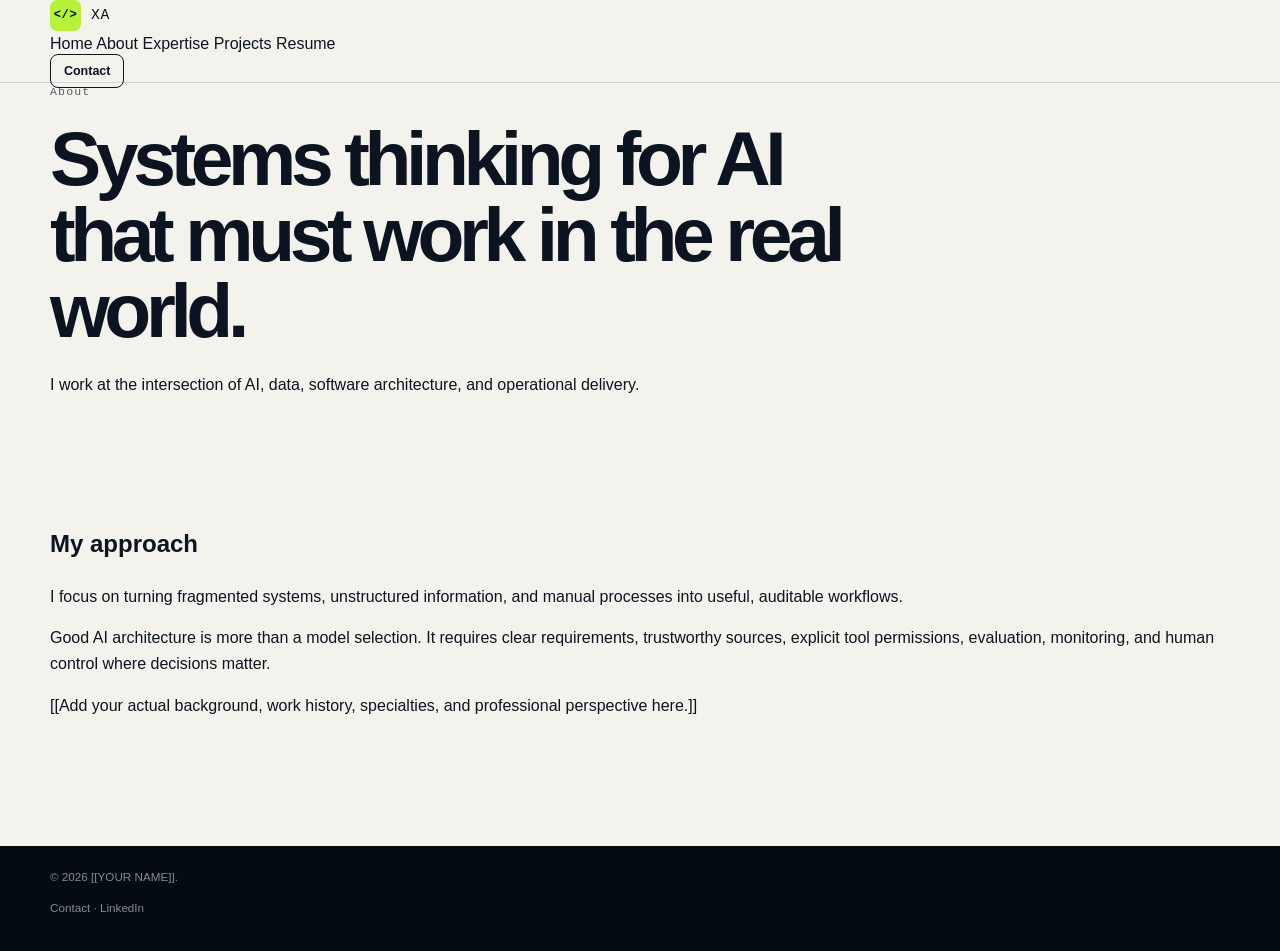
==== about/index.html @ 36792a2a "Create About page structure in index.html This HTML file outlines the structure and content for the " ====
<!doctype html>
<html lang="en">
<head>
  <meta charset="utf-8">
  <meta name="viewport" content="width=device-width, initial-scale=1">
  <meta name="description" content="About [[YOUR NAME]] and an approach to agentic AI, data, and software architecture.">
  <title>About | [[YOUR NAME]]</title>
  <link rel="stylesheet" href="/styles.css">
</head>
<body>
  <a class="skip-link" href="#main-content">Skip to content</a>

  <header class="site-header">
    <div class="container nav">
      <a class="brand" href="/" aria-label="Home">
        <span class="brand-mark">&lt;/&gt;</span><span>XA</span>
      </a>
      <nav class="nav-links" aria-label="Primary navigation">
        <a href="/">Home</a>
        <a href="/about/" aria-current="page">About</a>
        <a href="/expertise/">Expertise</a>
        <a href="/projects/">Projects</a>
        <a href="/resume/">Resume</a>
      </nav>
      <a class="nav-cta" href="/#contact">Contact</a>
    </div>
  </header>

  <main id="main-content">
    <section class="page-intro">
      <div class="container">
        <p class="eyebrow">About</p>
        <h1>Systems thinking for AI that must work in the real world.</h1>
        <p class="lead">
          I work at the intersection of AI, data, software architecture,
          and operational delivery.
        </p>
      </div>
    </section>

    <section class="section">
      <div class="container split">
        <div><h2>My approach</h2></div>
        <div class="prose">
          <p>
            I focus on turning fragmented systems, unstructured information,
            and manual processes into useful, auditable workflows.
          </p>
          <p>
            Good AI architecture is more than a model selection. It requires
            clear requirements, trustworthy sources, explicit tool permissions,
            evaluation, monitoring, and human control where decisions matter.
          </p>
          <p>
            [[Add your actual background, work history, specialties, and
            professional perspective here.]]
          </p>
        </div>
      </div>
    </section>
  </main>

  <footer class="site-footer">
    <div class="container footer-inner">
      <p>© 2026 [[YOUR NAME]].</p>
      <p><a href="/#contact">Contact</a> · <a href="https://www.linkedin.com/in/xaimpl">LinkedIn</a></p>
    </div>
  </footer>
</body>
</html>
---- styles.css ----
:root {
  --ink: #0b1420;
  --navy: #07111f;
  --navy-soft: #0d1d31;
  --paper: #f4f2ed;
  --white: #ffffff;
  --muted: #607080;
  --line: rgba(11, 20, 32, 0.14);
  --line-dark: rgba(255, 255, 255, 0.16);
  --lime: #b6f23b;
  --aqua: #71ded5;
  --orange: #ff9a62;
  --shadow: 0 24px 60px rgba(6, 15, 27, 0.14);
  --radius: 18px;
  --container: 1180px;
  --mono: "DM Mono", Consolas, monospace;
  --sans: "Manrope", Arial, sans-serif;
}

* {
  box-sizing: border-box;
}

html {
  scroll-behavior: smooth;
}

body {
  margin: 0;
  background: var(--paper);
  color: var(--ink);
  font-family: var(--sans);
  line-height: 1.6;
}

a {
  color: inherit;
  text-decoration: none;
}

a:focus-visible,
button:focus-visible {
  outline: 3px solid var(--aqua);
  outline-offset: 4px;
}

.container {
  width: min(calc(100% - 48px), var(--container));
  margin: 0 auto;
}

.skip-link {
  position: fixed;
  top: 12px;
  left: 12px;
  z-index: 100;
  padding: 10px 14px;
  background: var(--white);
  color: var(--ink);
  border-radius: 8px;
  transform: translateY(-180%);
}

.skip-link:focus {
  transform: translateY(0);
}

.site-header {
  position: sticky;
  top: 0;
  z-index: 20;
  background: rgba(244, 242, 237, 0.92);
  border-bottom: 1px solid var(--line);
  backdrop-filter: blur(16px);
}

.nav-wrap {
  min-height: 74px;
  display: flex;
  align-items: center;
  justify-content: space-between;
  gap: 22px;
}

.brand {
  display: inline-flex;
  align-items: center;
  gap: 10px;
  font-family: var(--mono);
  font-size: 0.92rem;
  font-weight: 500;
  letter-spacing: 0.04em;
}

.brand-mark {
  display: grid;
  place-items: center;
  width: 31px;
  height: 31px;
  color: var(--navy);
  background: var(--lime);
  border-radius: 7px;
  font-size: 0.76rem;
  font-weight: 700;
}

.main-nav {
  display: flex;
  align-items: center;
  gap: 24px;
  color: #3e4c5a;
  font-size: 0.87rem;
  font-weight: 700;
}

.main-nav a,
.nav-cta,
.project-link,
.contact-links a {
  transition: color 160ms ease, opacity 160ms ease, transform 160ms ease;
}

.main-nav a:hover,
.contact-links a:hover {
  color: #178b83;
}

.nav-cta {
  padding: 9px 13px;
  border: 1px solid var(--ink);
  border-radius: 8px;
  font-size: 0.78rem;
  font-weight: 800;
}

.nav-cta:hover {
  background: var(--ink);
  color: var(--white);
}

.hero {
  padding: 86px 0 76px;
  background:
    radial-gradient(circle at 82% 14%, rgba(113, 222, 213, 0.17), transparent 28%),
    radial-gradient(circle at 18% 92%, rgba(182, 242, 59, 0.15), transparent 30%),
    var(--paper);
}

.hero-grid {
  display: grid;
  grid-template-columns: minmax(0, 1.25fr) minmax(320px, 0.75fr);
  align-items: center;
  gap: 74px;
}

.eyebrow {
  display: flex;
  align-items: center;
  gap: 8px;
  margin: 0 0 18px;
  color: #4f6171;
  font-family: var(--mono);
  font-size: 0.72rem;
  font-weight: 500;
  letter-spacing: 0.1em;
}

.status-dot {
  width: 8px;
  height: 8px;
  background: #2eaf6f;
  border-radius: 100%;
  box-shadow: 0 0 0 5px rgba(46, 175, 111, 0.12);
}

h1,
h2,
h3,
p {
  margin-top: 0;
}

h1 {
  max-width: 800px;
  margin-bottom: 24px;
  font-size: clamp(2.8rem, 6vw, 5.8rem);
  line-height: 0.99;
  letter-spacing: -0.07em;
}

h1 span {
  color: #138d86;
}

.hero-summary {
  max-width: 650px;
  margin-bottom: 32px;
  color: #4c5b69;
  font-size: 1.1rem;
  line-height: 1.75;
}

.hero-actions {
  display: flex;
  flex-wrap: wrap;
  gap: 12px;
  margin-bottom: 49px;
}

.button {
  display: inline-flex;
  align-items: center;
  justify-content: center;
  gap: 13px;
  min-height: 48px;
  padding: 12px 17px;
  border-radius: 9px;
  font-size: 0.89rem;
  font-weight: 800;
  transition: transform 160ms ease, box-shadow 160ms ease, background 160ms ease;
}

.button:hover {
  transform: translateY(-2px);
}

.button-primary {
  background: var(--navy);
  color: var(--white);
  box-shadow: 0 12px 25px rgba(7, 17, 31, 0.2);
}

.button-primary:hover {
  background: #15345a;
}

.button-secondary {
  border: 1px solid var(--line);
  background: rgba(255, 255, 255, 0.54);
}

.button-secondary:hover {
  background: var(--white);
  box-shadow: 0 12px 25px rgba(7, 17, 31, 0.08);
}

.hero-meta {
  display: flex;
  flex-wrap: wrap;
  gap: 25px;
  border-top: 1px solid var(--line);
  padding-top: 20px;
}

.hero-meta > div {
  display: grid;
  gap: 2px;
}

.meta-label,
.resume-label,
.project-type,
.card-index,
.panel-topline,
.proof-number {
  font-family: var(--mono);
  font-size: 0.7rem;
  letter-spacing: 0.07em;
  text-transform: uppercase;
}

.meta-label {
  color: #7a8995;
}

.meta-value {
  color: #263440;
  font-size: 0.82rem;
  font-weight: 800;
}

.hero-panel {
  min-height: 510px;
  padding: 22px;
  overflow: hidden;
  color: var(--white);
  background:
    radial-gradient(circle at 52% 43%, rgba(113, 222, 213, 0.17), transparent 30%),
    linear-gradient(145deg, #0f2946, #07111f 68%);
  border: 1px solid rgba(255, 255, 255, 0.09);
  border-radius: var(--radius);
  box-shadow: var(--shadow);
}

.panel-topline {
  display: flex;
  justify-content: space-between;
  color: rgba(255, 255, 255, 0.7);
}

.panel-code {
  color: var(--lime);
}

.profile-orbit {
  position: relative;
  height: 310px;
  margin-top: 10px;
}

.orbit {
  position: absolute;
  top: 50%;
  left: 50%;
  border: 1px solid rgba(113, 222, 213, 0.38);
  border-radius: 50%;
  transform: translate(-50%, -50%);
}

.orbit-one {
  width: 190px;
  height: 190px;
}

.orbit-two {
  width: 285px;
  height: 285px;
  border-style: dashed;
  border-color: rgba(182, 242, 59, 0.35);
}

.core-node {
  position: absolute;
  top: 50%;
  left: 50%;
  display: grid;
  place-items: center;
  width: 79px;
  height: 79px;
  color: var(--navy);
  background: var(--lime);
  border-radius: 50%;
  box-shadow: 0 0 0 16px rgba(182, 242, 59, 0.1);
  font-family: var(--mono);
  font-size: 1.3rem;
  font-weight: 700;
  transform: translate(-50%, -50%);
}

.node {
  position: absolute;
  padding: 5px 8px;
  border: 1px solid rgba(255, 255, 255, 0.2);
  border-radius: 5px;
  background: rgba(7, 17, 31, 0.72);
  color: var(--aqua);
  font-family: var(--mono);
  font-size: 0.65rem;
}

.node-a {
  top: 31px;
  left: 50%;
  transform: translateX(-50%);
}

.node-b {
  right: 5px;
  bottom: 76px;
}

.node-c {
  bottom: 41px;
  left: 14px;
  color: var(--lime);
}

.panel-details {
  border-top: 1px solid var(--line-dark);
}

.detail-row {
  display: flex;
  justify-content: space-between;
  gap: 14px;
  padding: 11px 0;
  border-bottom: 1px solid var(--line-dark);
  color: rgba(255, 255, 255, 0.58);
  font-size: 0.76rem;
}

.detail-row strong {
  color: var(--white);
  font-weight: 700;
  text-align: right;
}

.proof-strip {
  background: var(--navy);
  color: var(--white);
}

.proof-grid {
  display: grid;
  grid-template-columns: repeat(4, 1fr);
}

.proof-grid > div {
  min-height: 145px;
  padding: 26px;
  border-right: 1px solid var(--line-dark);
}

.proof-grid > div:first-child {
  border-left: 1px solid var(--line-dark);
}

.proof-number {
  color: var(--lime);
}

.proof-grid p {
  margin: 23px 0 0;
  color: rgba(255, 255, 255, 0.92);
  font-size: 0.94rem;
  font-weight: 700;
  line-height: 1.45;
}

.section {
  padding: 112px 0;
}

.two-column {
  display: grid;
  grid-template-columns: minmax(0, 0.86fr) minmax(0, 1.14fr);
  gap: 100px;
}

.section-intro h2,
.section-heading h2,
.contact-grid h2 {
  margin-bottom: 0;
  font-size: clamp(2.1rem, 4vw, 3.7rem);
  line-height: 1.05;
  letter-spacing: -0.055em;
}

.section-body {
  color: #415160;
}

.section-body .lead {
  color: var(--ink);
  font-size: 1.34rem;
  font-weight: 600;
  line-height: 1.6;
}

.principles {
  display: grid;
  grid-template-columns: repeat(3, 1fr);
  gap: 18px;
  margin-top: 38px;
}

.principles article {
  padding-top: 16px;
  border-top: 2px solid var(--ink);
}

.principles span {
  color: #8895a0;
  font-family: var(--mono);
  font-size: 0.69rem;
}

.principles h3 {
  margin: 15px 0 7px;
  color: var(--ink);
  font-size: 1rem;
}

.principles p {
  margin: 0;
  font-size: 0.84rem;
  line-height: 1.55;
}

.section-dark {
  background: var(--navy);
  color: var(--white);
}

.section-heading {
  display: flex;
  align-items: end;
  justify-content: space-between;
  gap: 50px;
  margin-bottom: 52px;
}

.section-heading .eyebrow {
  color: var(--aqua);
}

.section-heading > p {
  max-width: 390px;
  margin: 0;
  color: rgba(255, 255, 255, 0.64);
  font-size: 0.95rem;
}

.capability-grid {
  display: grid;
  grid-template-columns: repeat(4, 1fr);
  border-top: 1px solid var(--line-dark);
  border-left: 1px solid var(--line-dark);
}

.capability-card {
  min-height: 340px;
  padding: 27px;
  border-right: 1px solid var(--line-dark);
  border-bottom: 1px solid var(--line-dark);
}

.card-index {
  color: var(--lime);
}

.capability-card h3 {
  margin: 64px 0 13px;
  font-size: 1.32rem;
  line-height: 1.2;
}

.capability-card > p {
  min-height: 78px;
  color: rgba(255, 255, 255, 0.63);
  font-size: 0.86rem;
}

.capability-card ul {
  margin: 20px 0 0;
  padding: 0;
  list-style: none;
  color: var(--aqua);
  font-size: 0.76rem;
  line-height: 1.85;
}

.capability-card li::before {
  content: "— ";
  color: var(--lime);
}

.section-alt {
  background: #e9e7e1;
}

.project-list {
  border-top: 1px solid var(--line);
}

.project-card {
  display: grid;
  grid-template-columns: 65px minmax(0, 1fr) 100px;
  gap: 26px;
  align-items: start;
  padding: 36px 0;
  border-bottom: 1px solid var(--line);
}

.project-number {
  color: #6b7a86;
  font-family: var(--mono);
  font-size: 0.76rem;
}

.project-type {
  margin-bottom: 10px;
  color: #258b85;
}

.project-card h3 {
  margin-bottom: 13px;
  font-size: clamp(1.35rem, 2vw, 2rem);
  line-height: 1.15;
  letter-spacing: -0.04em;
}

.project-card p:not(.project-type) {
  max-width: 710px;
  margin-bottom: 18px;
  color: #4b5d6b;
}

.tag-list {
  display: flex;
  flex-wrap: wrap;
  gap: 7px;
}

.tag-list span {
  padding: 5px 8px;
  border: 1px solid var(--line);
  border-radius: 5px;
  color: #536575;
  font-family: var(--mono);
  font-size: 0.66rem;
}

.project-link {
  display: inline-flex;
  justify-content: end;
  gap: 7px;
  color: #157a74;
  font-size: 0.8rem;
  font-weight: 800;
}

.project-link:hover {
  transform: translateX(3px);
}

.text-link {
  display: inline-flex;
  gap: 10px;
  margin-top: 28px;
  color: #0d7c75;
  font-weight: 800;
}

.resume-content {
  display: grid;
  gap: 38px;
}

.resume-block {
  padding-bottom: 33px;
  border-bottom: 1px solid var(--line);
}

.resume-block:last-child {
  padding-bottom: 0;
  border-bottom: 0;
}

.resume-label {
  color: #6b7a86;
}

.skill-columns {
  display: grid;
  grid-template-columns: repeat(3, 1fr);
  gap: 20px;
}

.skill-columns div {
  display: grid;
  gap: 8px;
}

.skill-columns strong {
  color: var(--ink);
  font-size: 0.88rem;
}

.skill-columns span {
  font-size: 0.84rem;
  line-height: 1.6;
}

.timeline-item {
  display: grid;
  grid-template-columns: 145px 1fr;
  gap: 20px;
  padding: 19px 0;
  border-top: 1px solid var(--line);
}

.timeline-date {
  color: #6f7e89;
  font-family: var(--mono);
  font-size: 0.71rem;
}

.timeline-item h3 {
  margin: 0 0 2px;
  color: var(--ink);
  font-size: 1rem;
}

.timeline-company {
  margin-bottom: 8px;
  color: #16877f;
  font-size: 0.84rem;
  font-weight: 700;
}

.timeline-item p:last-child {
  margin-bottom: 0;
  font-size: 0.87rem;
}

.contact-section {
  background:
    radial-gradient(circle at 92% 10%, rgba(182, 242, 59, 0.2), transparent 25%),
    var(--navy);
  color: var(--white);
}

.contact-grid {
  display: grid;
  grid-template-columns: 1fr 0.9fr;
  gap: 90px;
  align-items: start;
}

.contact-grid .eyebrow {
  color: var(--aqua);
}

.contact-card {
  padding: 30px;
  background: rgba(255, 255, 255, 0.06);
  border: 1px solid var(--line-dark);
  border-radius: var(--radius);
}

.contact-card > p {
  color: rgba(255, 255, 255, 0.7);
}

.contact-email {
  display: inline-block;
  margin: 18px 0 32px;
  color: var(--lime);
  font-size: clamp(1.18rem, 2vw, 1.65rem);
  font-weight: 800;
  overflow-wrap: anywhere;
}

.contact-links {
  display: grid;
  border-top: 1px solid var(--line-dark);
}

.contact-links a {
  display: flex;
  justify-content: space-between;
  padding: 13px 0;
  border-bottom: 1px solid var(--line-dark);
  color: rgba(255, 255, 255, 0.86);
  font-size: 0.85rem;
  font-weight: 700;
}

.site-footer {
  padding: 22px 0;
  background: #050b13;
  color: rgba(255, 255, 255, 0.52);
  font-size: 0.73rem;
}

.footer-wrap {
  display: flex;
  justify-content: space-between;
  gap: 20px;
}

.footer-wrap p {
  margin: 0;
}

@media (max-width: 980px) {
  .hero-grid,
  .two-column,
  .contact-grid {
    grid-template-columns: 1fr;
    gap: 48px;
  }

  .hero-panel {
    max-width: 600px;
  }

  .proof-grid,
  .capability-grid {
    grid-template-columns: repeat(2, 1fr);
  }

  .section-heading {
    align-items: start;
    flex-direction: column;
    gap: 20px;
  }

  .section-heading > p {
    max-width: 650px;
  }

  .capability-card {
    min-height: 290px;
  }
}

@media (max-width: 720px) {
  .container {
    width: min(calc(100% - 32px), var(--container));
  }

  .main-nav {
    display: none;
  }

  .nav-cta {
    margin-left: auto;
  }

  .hero {
    padding: 65px 0 56px;
  }

  .hero-meta {
    display: grid;
    grid-template-columns: 1fr;
    gap: 14px;
  }

  .proof-grid,
  .capability-grid,
  .principles,
  .skill-columns {
    grid-template-columns: 1fr;
  }

  .proof-grid > div,
  .proof-grid > div:first-child {
    border-right: 0;
    border-left: 0;
    border-bottom: 1px solid var(--line-dark);
  }

  .section {
    padding: 78px 0;
  }

  .project-card {
    grid-template-columns: 1fr;
    gap: 12px;
  }

  .project-link {
    justify-content: start;
  }

  .timeline-item {
    grid-template-columns: 1fr;
    gap: 5px;
  }

  .footer-wrap {
    flex-direction: column;
  }
}

@media (max-width: 430px) {
  .nav-cta {
    display: none;
  }

  .hero-actions .button {
    width: 100%;
  }

  .hero-panel {
    min-height: 470px;
    padding: 18px;
  }

  .profile-orbit {
    transform: scale(0.86);
    transform-origin: center;
  }
}
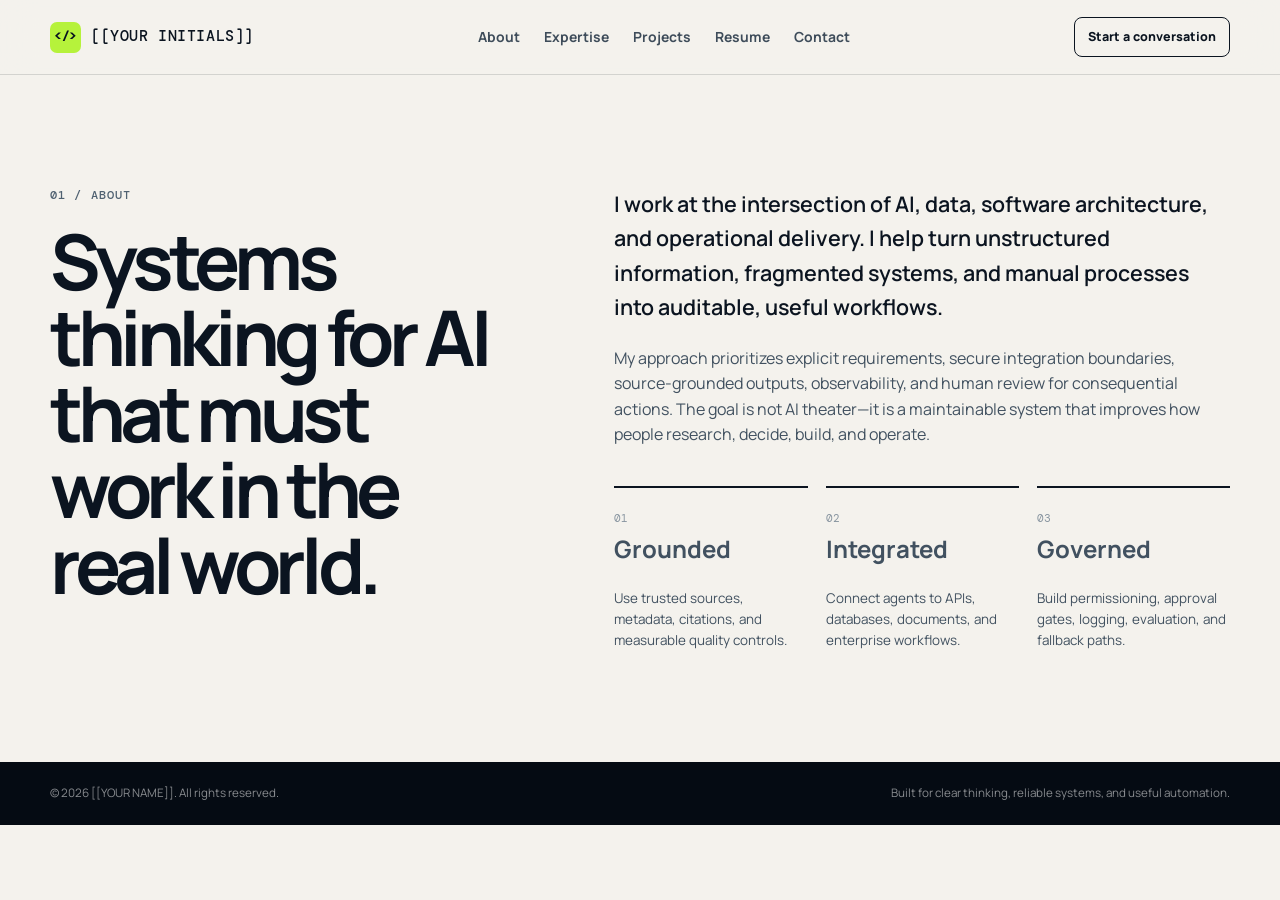
==== commit bc4b9f82: "Revise about page content and structure Updated the meta description and improved navigation links. " ====
--- a/about/index.html
+++ b/about/index.html
@@ -3,67 +3,96 @@
 <head>
   <meta charset="utf-8">
   <meta name="viewport" content="width=device-width, initial-scale=1">
-  <meta name="description" content="About [[YOUR NAME]] and an approach to agentic AI, data, and software architecture.">
+  <meta
+    name="description"
+    content="About [[YOUR NAME]] — agentic AI, data engineering, software architecture, and operational automation."
+  >
+  <meta name="robots" content="index, follow">
+  <meta name="theme-color" content="#07111f">
+
   <title>About | [[YOUR NAME]]</title>
+
+  <link rel="preconnect" href="https://fonts.googleapis.com">
+  <link rel="preconnect" href="https://fonts.gstatic.com" crossorigin>
+  <link
+    href="https://fonts.googleapis.com/css2?family=DM+Mono:wght@400;500&family=Manrope:wght@400;500;600;700;800&display=swap"
+    rel="stylesheet"
+  >
   <link rel="stylesheet" href="/styles.css">
 </head>
+
 <body>
   <a class="skip-link" href="#main-content">Skip to content</a>
 
   <header class="site-header">
-    <div class="container nav">
-      <a class="brand" href="/" aria-label="Home">
-        <span class="brand-mark">&lt;/&gt;</span><span>XA</span>
+    <div class="container nav-wrap">
+      <a class="brand" href="/" aria-label="Homepage">
+        <span class="brand-mark">&lt;/&gt;</span>
+        <span>[[YOUR INITIALS]]</span>
       </a>
-      <nav class="nav-links" aria-label="Primary navigation">
-        <a href="/">Home</a>
+
+      <nav class="main-nav" aria-label="Primary navigation">
         <a href="/about/" aria-current="page">About</a>
         <a href="/expertise/">Expertise</a>
         <a href="/projects/">Projects</a>
         <a href="/resume/">Resume</a>
+        <a href="/#contact">Contact</a>
       </nav>
-      <a class="nav-cta" href="/#contact">Contact</a>
+
+      <a class="nav-cta" href="/#contact">Start a conversation</a>
     </div>
   </header>
 
   <main id="main-content">
-    <section class="page-intro">
-      <div class="container">
-        <p class="eyebrow">About</p>
-        <h1>Systems thinking for AI that must work in the real world.</h1>
-        <p class="lead">
-          I work at the intersection of AI, data, software architecture,
-          and operational delivery.
-        </p>
-      </div>
-    </section>
+    <section class="section" id="about">
+      <div class="container two-column">
+        <div class="section-intro">
+          <p class="eyebrow">01 / ABOUT</p>
+          <h1>Systems thinking for AI that must work in the real world.</h1>
+        </div>
 
-    <section class="section">
-      <div class="container split">
-        <div><h2>My approach</h2></div>
-        <div class="prose">
+        <div class="section-body">
+          <p class="lead">
+            I work at the intersection of AI, data, software architecture, and operational delivery.
+            I help turn unstructured information, fragmented systems, and manual processes into
+            auditable, useful workflows.
+          </p>
+
           <p>
-            I focus on turning fragmented systems, unstructured information,
-            and manual processes into useful, auditable workflows.
+            My approach prioritizes explicit requirements, secure integration boundaries,
+            source-grounded outputs, observability, and human review for consequential actions.
+            The goal is not AI theater—it is a maintainable system that improves how people
+            research, decide, build, and operate.
           </p>
-          <p>
-            Good AI architecture is more than a model selection. It requires
-            clear requirements, trustworthy sources, explicit tool permissions,
-            evaluation, monitoring, and human control where decisions matter.
-          </p>
-          <p>
-            [[Add your actual background, work history, specialties, and
-            professional perspective here.]]
-          </p>
+
+          <div class="principles">
+            <article>
+              <span>01</span>
+              <h2>Grounded</h2>
+              <p>Use trusted sources, metadata, citations, and measurable quality controls.</p>
+            </article>
+
+            <article>
+              <span>02</span>
+              <h2>Integrated</h2>
+              <p>Connect agents to APIs, databases, documents, and enterprise workflows.</p>
+            </article>
+
+            <article>
+              <span>03</span>
+              <h2>Governed</h2>
+              <p>Build permissioning, approval gates, logging, evaluation, and fallback paths.</p>
+            </article>
+          </div>
         </div>
       </div>
     </section>
   </main>
 
   <footer class="site-footer">
-    <div class="container footer-inner">
-      <p>© 2026 [[YOUR NAME]].</p>
-      <p><a href="/#contact">Contact</a> · <a href="https://www.linkedin.com/in/xaimpl">LinkedIn</a></p>
+    <div class="container footer-wrap">
+      <p>© 2026 [[YOUR NAME]]. All rights reserved.</p>
+      <p>Built for clear thinking, reliable systems, and useful automation.</p>
     </div>
   </footer>
 </body>
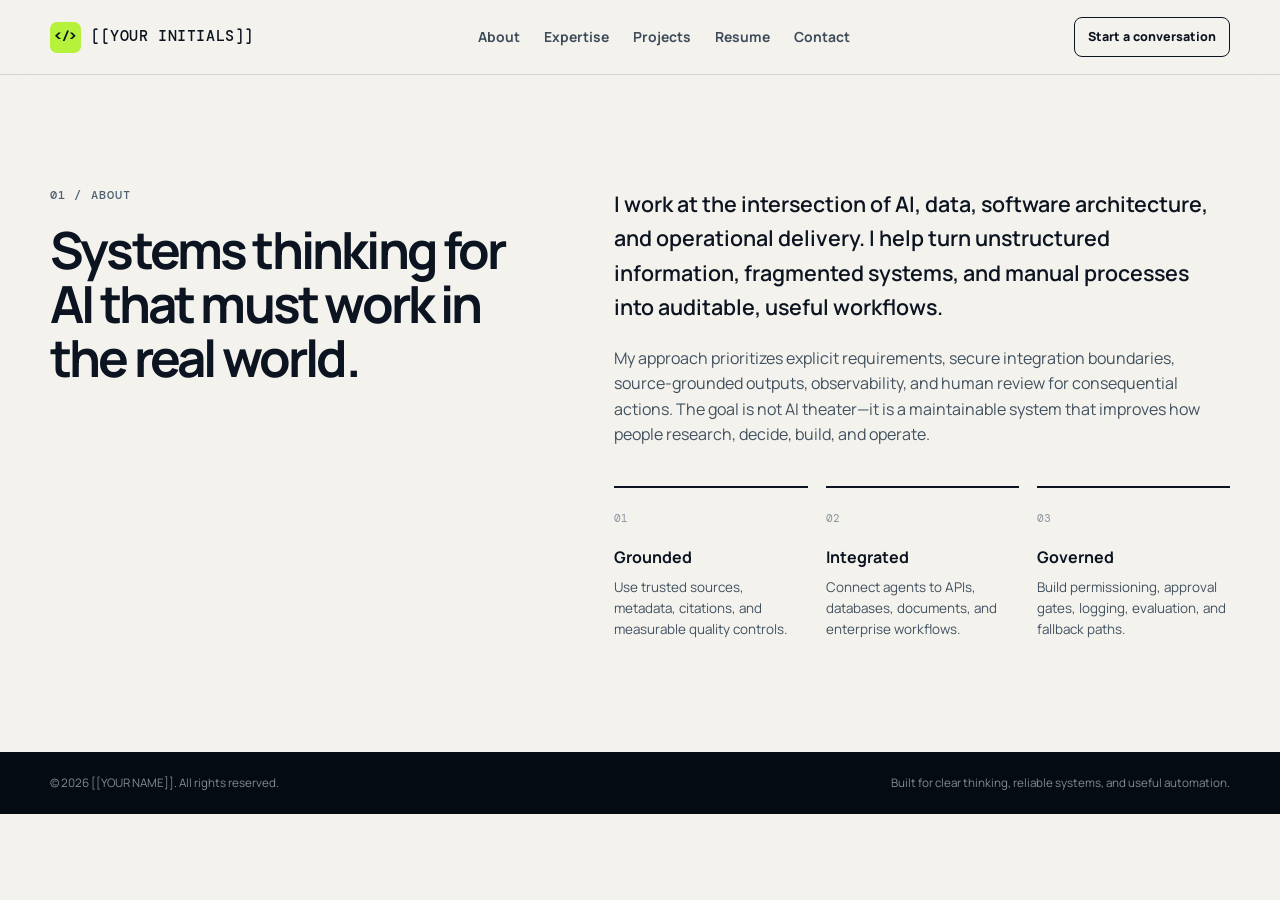
==== commit 6a44d00c: "Update meta tags and headings in index.html" ====
--- a/about/index.html
+++ b/about/index.html
@@ -3,21 +3,15 @@
 <head>
   <meta charset="utf-8">
   <meta name="viewport" content="width=device-width, initial-scale=1">
-  <meta
-    name="description"
-    content="About [[YOUR NAME]] — agentic AI, data engineering, software architecture, and operational automation."
-  >
+  <meta name="description" content="[[YOUR NAME]] — Agentic AI, data engineering, software architecture, and intelligent workflow automation.">
   <meta name="robots" content="index, follow">
   <meta name="theme-color" content="#07111f">
 
-  <title>About | [[YOUR NAME]]</title>
+  <title>[[YOUR NAME]] | Agentic AI & Systems Architecture</title>
 
   <link rel="preconnect" href="https://fonts.googleapis.com">
   <link rel="preconnect" href="https://fonts.gstatic.com" crossorigin>
-  <link
-    href="https://fonts.googleapis.com/css2?family=DM+Mono:wght@400;500&family=Manrope:wght@400;500;600;700;800&display=swap"
-    rel="stylesheet"
-  >
+  <link href="https://fonts.googleapis.com/css2?family=DM+Mono:wght@400;500&family=Manrope:wght@400;500;600;700;800&display=swap" rel="stylesheet">
   <link rel="stylesheet" href="/styles.css">
 </head>
 
@@ -32,10 +26,10 @@
       </a>
 
       <nav class="main-nav" aria-label="Primary navigation">
-        <a href="/about/" aria-current="page">About</a>
-        <a href="/expertise/">Expertise</a>
-        <a href="/projects/">Projects</a>
-        <a href="/resume/">Resume</a>
+        <a href="/#about">About</a>
+        <a href="/#expertise">Expertise</a>
+        <a href="/#projects">Projects</a>
+        <a href="/#resume">Resume</a>
         <a href="/#contact">Contact</a>
       </nav>
 
@@ -48,7 +42,7 @@
       <div class="container two-column">
         <div class="section-intro">
           <p class="eyebrow">01 / ABOUT</p>
-          <h1>Systems thinking for AI that must work in the real world.</h1>
+          <h2>Systems thinking for AI that must work in the real world.</h2>
         </div>
 
         <div class="section-body">
@@ -68,19 +62,17 @@
           <div class="principles">
             <article>
               <span>01</span>
-              <h2>Grounded</h2>
+              <h3>Grounded</h3>
               <p>Use trusted sources, metadata, citations, and measurable quality controls.</p>
             </article>
-
             <article>
               <span>02</span>
-              <h2>Integrated</h2>
+              <h3>Integrated</h3>
               <p>Connect agents to APIs, databases, documents, and enterprise workflows.</p>
             </article>
-
             <article>
               <span>03</span>
-              <h2>Governed</h2>
+              <h3>Governed</h3>
               <p>Build permissioning, approval gates, logging, evaluation, and fallback paths.</p>
             </article>
           </div>
@@ -91,9 +83,13 @@
 
   <footer class="site-footer">
     <div class="container footer-wrap">
-      <p>© 2026 [[YOUR NAME]]. All rights reserved.</p>
+      <p>© <span id="year">2026</span> [[YOUR NAME]]. All rights reserved.</p>
       <p>Built for clear thinking, reliable systems, and useful automation.</p>
     </div>
   </footer>
+
+  <script>
+    document.getElementById("year").textContent = new Date().getFullYear();
+  </script>
 </body>
 </html>
